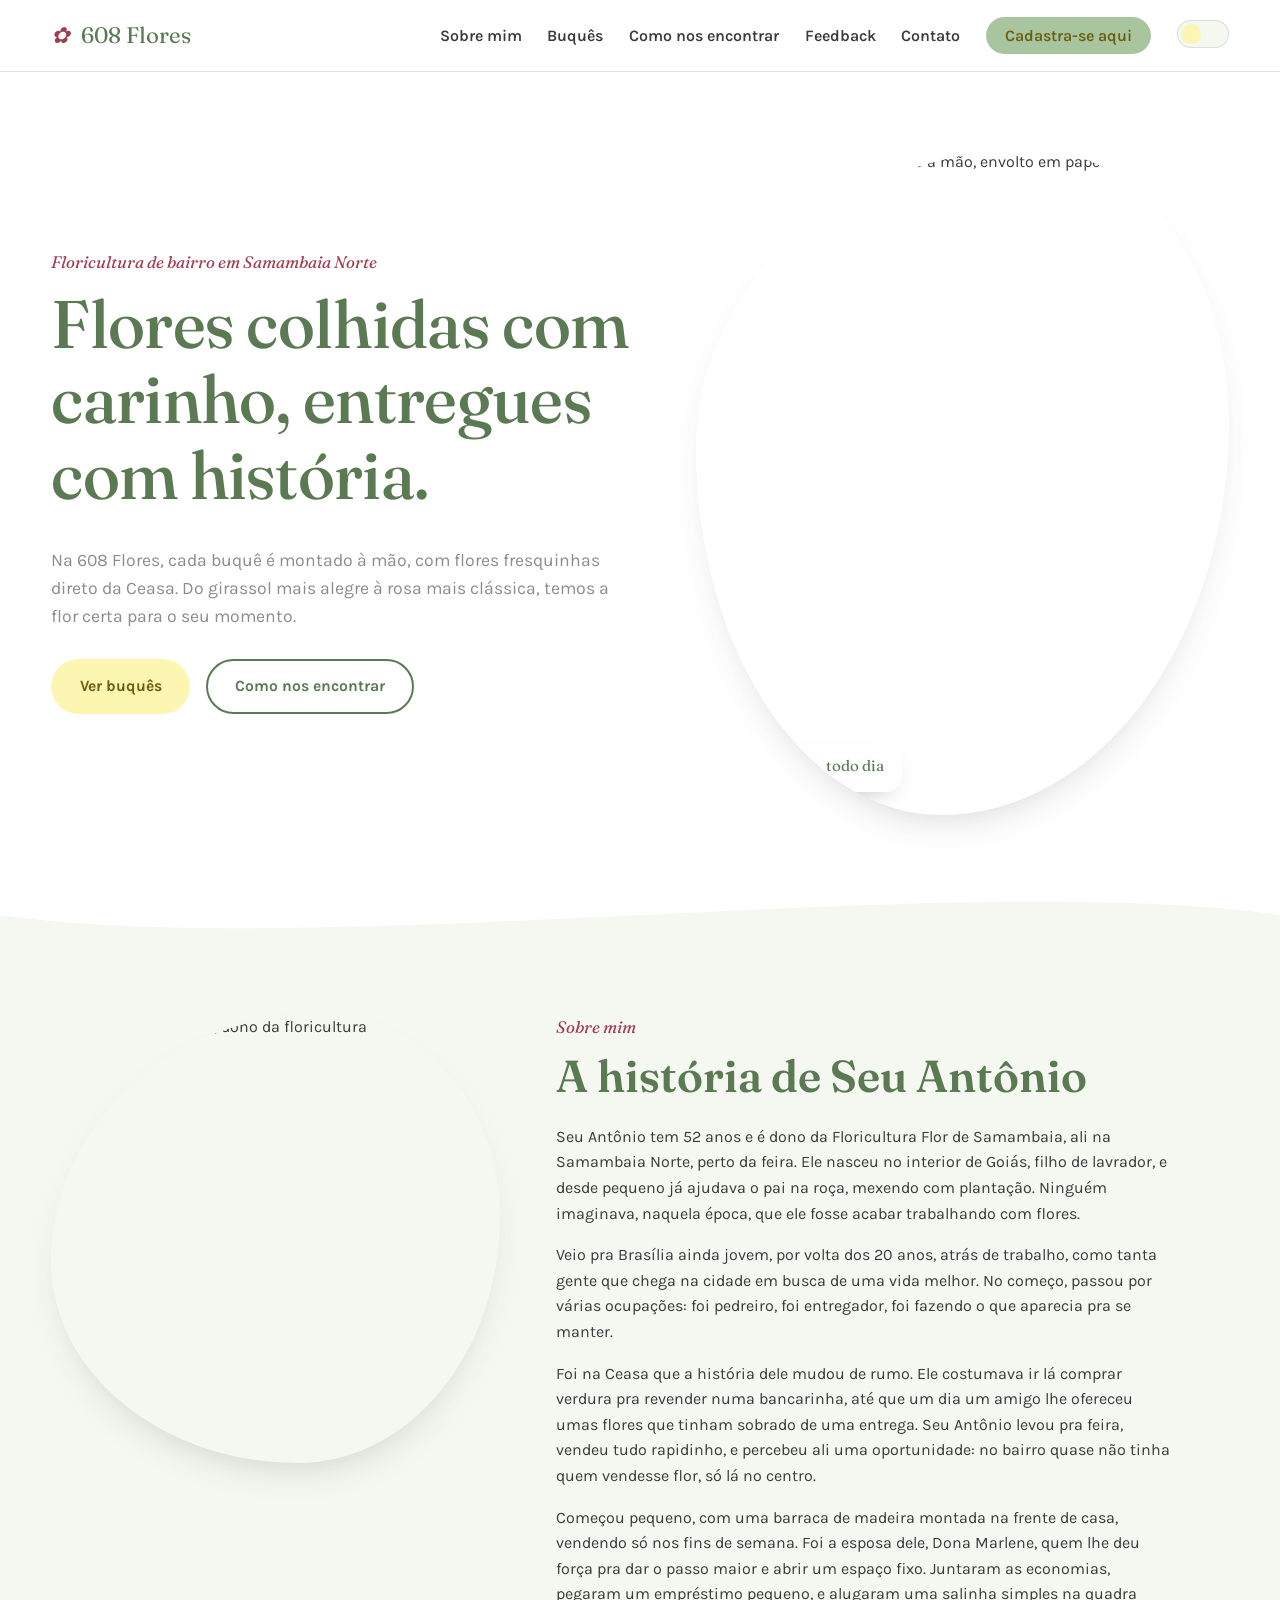
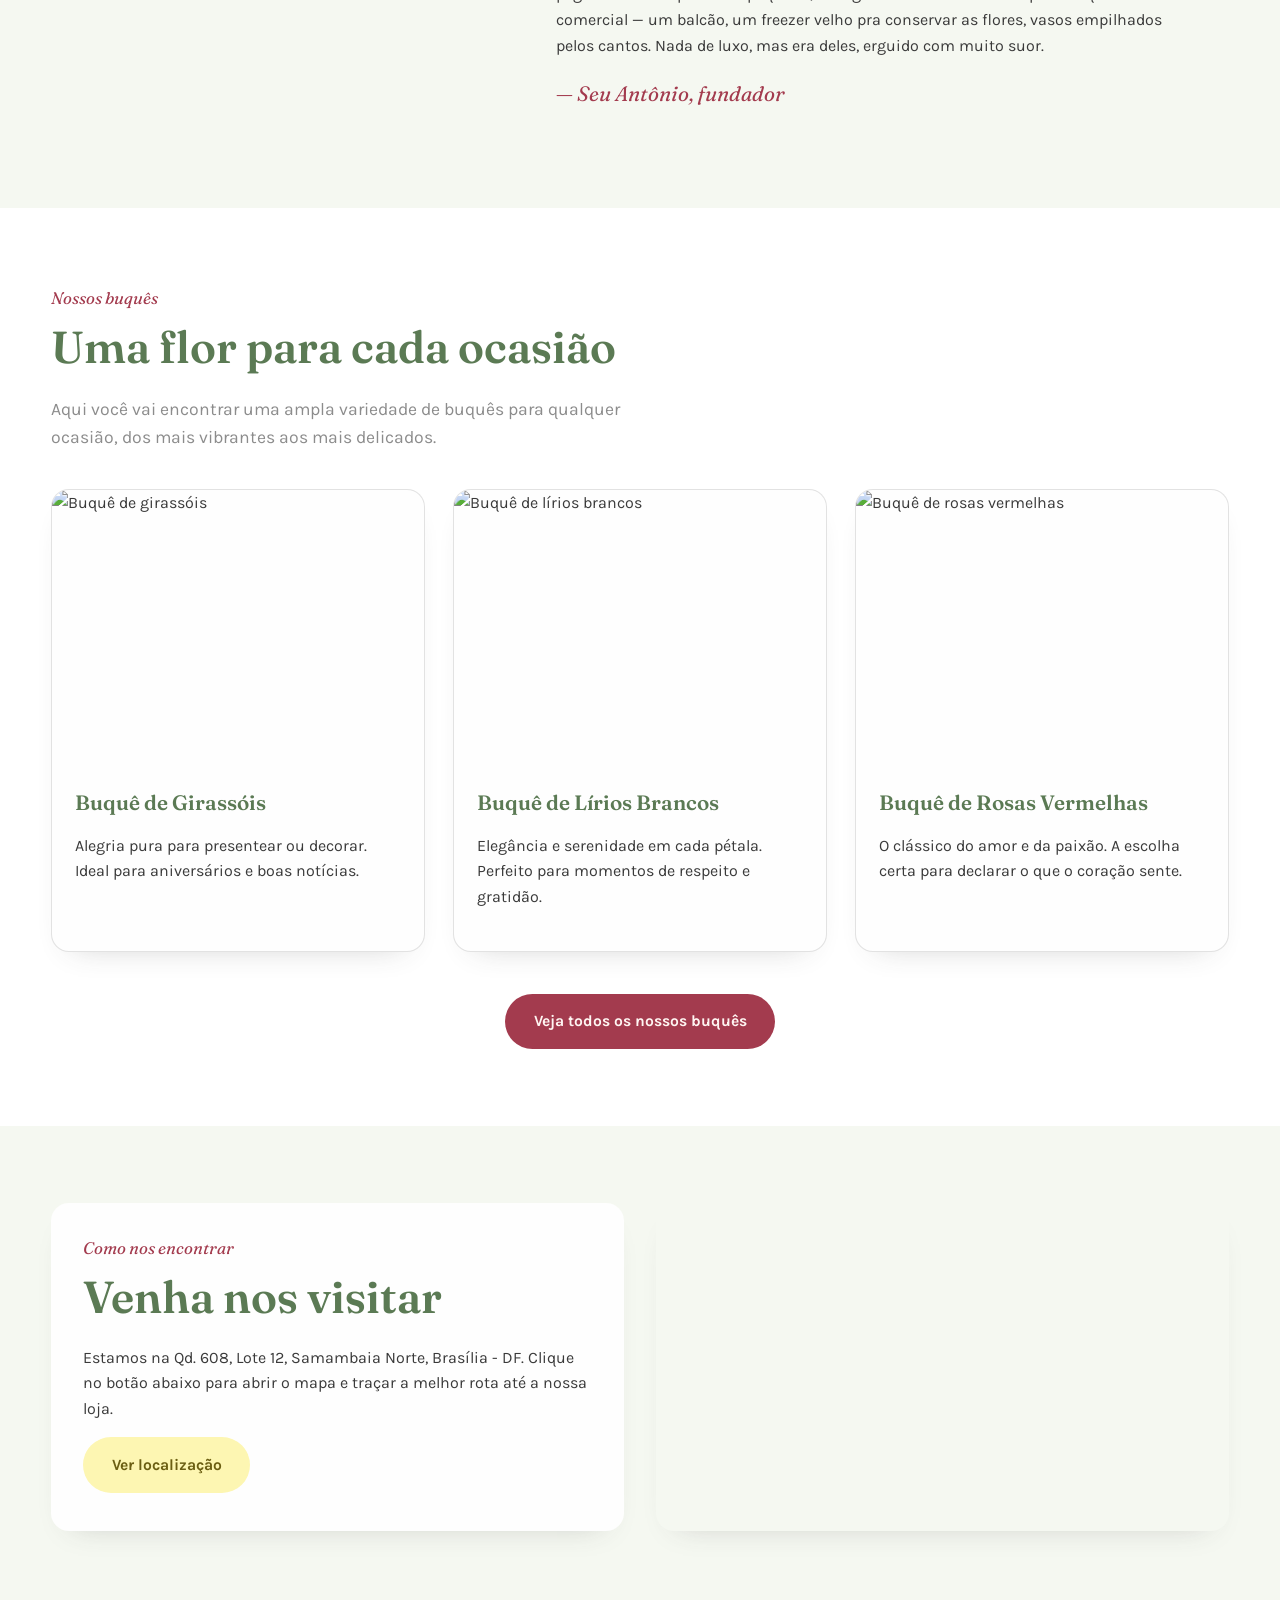
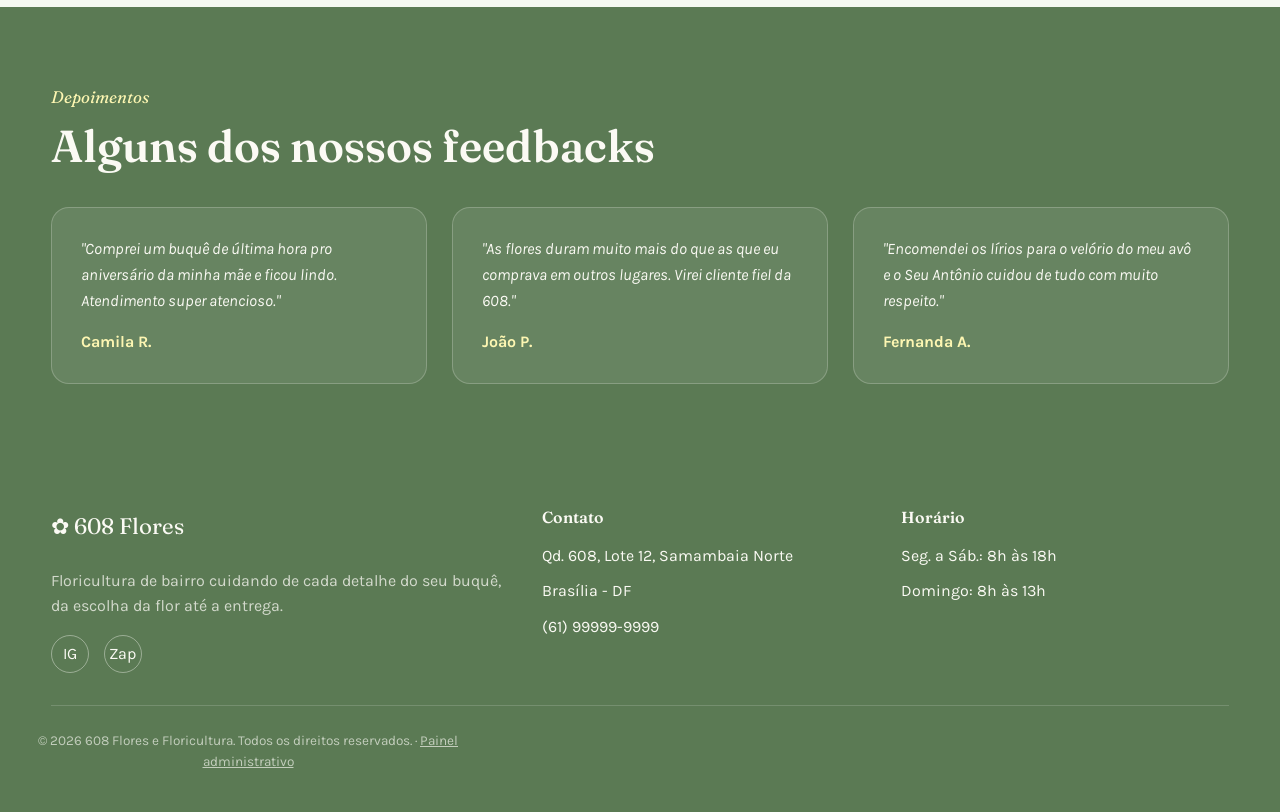
==== SITE/index.html @ ef37173c "up" ====
<!DOCTYPE html>
<html lang="pt-br">
<head>
    <meta charset="UTF-8">
    <meta name="viewport" content="width=device-width, initial-scale=1.0">
    <title>608 Flores e Floricultura</title>
    <meta name="description" content="Floricultura de bairro em Samambaia Norte, Brasília. Buquês de flores frescas para todas as ocasiões.">
    <!-- Caminho corrigido: A pasta STYLE está dentro de PAGINAS -->
    <link rel="stylesheet" href="../STYLE/style.css">
</head>
<body>

    <header class="cabecalho">
        <div class="container barra-nav">
            <a href="index.html" class="logo"><span class="logo-flor">✿</span> 608 Flores</a>

            <button class="menu-alterna" aria-label="Abrir menu" aria-expanded="false">
                <span></span><span></span><span></span>
            </button>

            <ul class="menu">
                <li><a href="#sobremim" class="menu-link">Sobre mim</a></li>
                <li><a href="PAGINAS/vendas.html" class="menu-link">Buquês</a></li>
                <li><a href="PAGINAS/localizacao.html" class="menu-link">Como nos encontrar</a></li>
                <li><a href="#feedback" class="menu-link">Feedback</a></li>
                <li><a href="#contatos" class="menu-link">Contato</a></li>
                <li><a href="PAGINAS/loginpage.html" class="menu-link menu-cadastro">Cadastra-se aqui</a></li>
                <li>
                    <button class="alterna-tema" aria-label="Alternar tema claro ou escuro" type="button">
                        <span class="alterna-tema-bolha"></span>
                    </button>
                </li>
            </ul>
        </div>
    </header>

    <section class="hero">
        <div class="container hero-conteudo">
            <div class="revelar">
                <p class="eyebrow">Floricultura de bairro em Samambaia Norte</p>
                <h1>Flores colhidas com carinho, entregues com história.</h1>
                <p class="lead">Na 608 Flores, cada buquê é montado à mão, com flores fresquinhas direto da Ceasa. Do girassol mais alegre à rosa mais clássica, temos a flor certa para o seu momento.</p>
                <div class="hero-cta">
                    <a href="PAGINAS/vendas.html" class="botao botao--primario">Ver buquês</a>
                    <a href="PAGINAS/localizacao.html" class="botao botao--contorno">Como nos encontrar</a>
                </div>
            </div>

            <div class="hero-imagem revelar">
                <!-- A pasta IMG está na raiz junto ao index.html, logo o caminho é apenas IMG/ -->
                <img src="../IMG/BuqueGirassol.jpg" alt="Buquê de girassóis segurado à mão, envolto em papel kraft e fita">
                <span class="hero-selo">Feito à mão, todo dia</span>
            </div>
        </div>
    </section>

    <svg class="divisor" viewBox="0 0 1200 40" preserveAspectRatio="none"><path d="M0,20 C300,60 900,-20 1200,20 L1200,40 L0,40 Z"></path></svg>

    <section id="sobremim" class="secao secao--alt">
        <div class="container sobre">
            <div class="sobre-retrato revelar">
                <img src="../IMG/AntonioFoto.avif" alt="Foto de Seu Antônio, dono da floricultura">
            </div>

            <div class="sobre-texto revelar">
                <p class="eyebrow">Sobre mim</p>
                <h2>A história de Seu Antônio</h2>
                <p>
                    Seu Antônio tem 52 anos e é dono da Floricultura Flor de Samambaia,
                    ali na Samambaia Norte, perto da feira. Ele nasceu no interior de Goiás, filho de lavrador,
                    e desde pequeno já ajudava o pai na roça, mexendo com plantação. Ninguém imaginava, naquela época,
                    que ele fosse acabar trabalhando com flores.
                </p>
                <p>
                    Veio pra Brasília ainda jovem, por volta dos 20 anos, atrás de trabalho, como tanta gente que
                    chega na cidade em busca de uma vida melhor. No começo, passou por várias ocupações: foi pedreiro,
                    foi entregador, foi fazendo o que aparecia pra se manter.
                </p>
                <p>
                    Foi na Ceasa que a história dele mudou de rumo. Ele costumava ir lá comprar verdura pra revender
                    numa bancarinha, até que um dia um amigo lhe ofereceu umas flores que tinham sobrado de uma entrega.
                    Seu Antônio levou pra feira, vendeu tudo rapidinho, e percebeu ali uma oportunidade: no bairro
                    quase não tinha quem vendesse flor, só lá no centro.
                </p>
                <p>
                    Começou pequeno, com uma barraca de madeira montada na frente de casa, vendendo só nos fins de
                    semana. Foi a esposa dele, Dona Marlene, quem lhe deu força pra dar o passo maior e abrir um
                    espaço fixo. Juntaram as economias, pegaram um empréstimo pequeno, e alugaram uma salinha simples
                    na quadra comercial — um balcão, um freezer velho pra conservar as flores, vasos empilhados pelos
                    cantos. Nada de luxo, mas era deles, erguido com muito suor.
                </p>
                <p class="sobre-assinatura">— Seu Antônio, fundador</p>
            </div>
        </div>
    </section>

    <section id="buques" class="secao">
        <div class="container">
            <div class="revelar">
                <p class="eyebrow">Nossos buquês</p>
                <h2>Uma flor para cada ocasião</h2>
                <p class="lead">Aqui você vai encontrar uma ampla variedade de buquês para qualquer ocasião, dos mais vibrantes aos mais delicados.</p>
            </div>

            <div class="grade-3 revelar" style="margin-top: 2.4rem;">
                <div class="cartao-buque">
                    <div class="cartao-buque-figura">
                        <img class="imagem-principal" src="../IMG/BuqueGirassol.jpg" alt="Buquê de girassóis">
                        <img class="imagem-alt" src="../IMG/BuqueGirassol2.webp" alt="">
                    </div>
                    <div class="cartao-buque-corpo">
                        <h3>Buquê de Girassóis</h3>
                        <p>Alegria pura para presentear ou decorar. Ideal para aniversários e boas notícias.</p>
                    </div>
                </div>

                <div class="cartao-buque">
                    <div class="cartao-buque-figura">
                        <img class="imagem-principal" src="../IMG/BuqueLiriosBrancos.jpg" alt="Buquê de lírios brancos">
                        <img class="imagem-alt" src="../IMG/BuqueLiriosBrancos2.jpg" alt="">
                    </div>
                    <div class="cartao-buque-corpo">
                        <h3>Buquê de Lírios Brancos</h3>
                        <p>Elegância e serenidade em cada pétala. Perfeito para momentos de respeito e gratidão.</p>
                    </div>
                </div>

                <div class="cartao-buque">
                    <div class="cartao-buque-figura">
                        <img class="imagem-principal" src="../IMG/BuqueRosasVermelhas2.jpg" alt="Buquê de rosas vermelhas">
                    </div>
                    <div class="cartao-buque-corpo">
                        <h3>Buquê de Rosas Vermelhas</h3>
                        <p>O clássico do amor e da paixão. A escolha certa para declarar o que o coração sente.</p>
                    </div>
                </div>
            </div>

            <div class="rodape-secao">
                <a href="../PAGINAS/vendas.html" class="botao botao--vinho">Veja todos os nossos buquês</a>
            </div>
        </div>
    </section>

    <section id="localizacao" class="secao secao--alt">
        <div class="container localizacao-grade revelar">
            <div class="localizacao-cartao">
                <p class="eyebrow">Como nos encontrar</p>
                <h2>Venha nos visitar</h2>
                <p>Estamos na Qd. 608, Lote 12, Samambaia Norte, Brasília - DF. Clique no botão abaixo para abrir o mapa e traçar a melhor rota até a nossa loja.</p>
                <a href="../PAGINAS/localizacao.html" class="botao botao--primario">Ver localização</a>
            </div>
            <div class="localizacao-mapa">
                <iframe src="https://www.google.com/maps/embed?pb=!1m18!1m12!1m3!1d3837.99787561522!2d-48.08572481910021!3d-15.856708985260136!2m3!1f0!2f0!3f0!3m2!1i1024!2i768!4f13.1!3m3!1m2!1s0x935bcd3c55de4bf5%3A0x6fe66b40d86704c6!2s608%20flores%20%7C%20floricultura%20em%20samambaia%20norte%20%7C%20buqu%C3%AAs%20de%20flores%20e%20arranjos!5e0!3m2!1spt-BR!2sbr!4v1788547202586!5m2!1spt-BR!2sbr" loading="lazy" referrerpolicy="strict-origin-when-cross-origin" title="Mapa da 608 Flores e Floricultura"></iframe>
            </div>
        </div>
    </section>

    <section id="feedback" class="secao secao--escura">
        <div class="container revelar">
            <p class="eyebrow" style="color: var(--amarelo);">Depoimentos</p>
            <h2>Alguns dos nossos feedbacks</h2>

            <div class="grade-depoimentos" style="margin-top: 2.2rem;">
                <div class="depoimento">
                    <p>"Comprei um buquê de última hora pro aniversário da minha mãe e ficou lindo. Atendimento super atencioso."</p>
                    <span class="depoimento-autor">Camila R.</span>
                </div>
                <div class="depoimento">
                    <p>"As flores duram muito mais do que as que eu comprava em outros lugares. Virei cliente fiel da 608."</p>
                    <span class="depoimento-autor">João P.</span>
                </div>
                <div class="depoimento">
                    <p>"Encomendei os lírios para o velório do meu avô e o Seu Antônio cuidou de tudo com muito respeito."</p>
                    <span class="depoimento-autor">Fernanda A.</span>
                </div>
            </div>
        </div>
    </section>

    <footer id="contatos" class="rodape">
        <div class="container rodape-grade">
            <div>
                <p class="logo" style="color:#fbfaf4;">✿ 608 Flores</p>
                <p style="color: rgba(251,250,244,0.75);">Floricultura de bairro cuidando de cada detalhe do seu buquê, da escolha da flor até a entrega.</p>
                <div class="rodape-social">
                    <a href="#" aria-label="Instagram">IG</a>
                    <a href="https://wa.me/5561999999999" aria-label="WhatsApp">Zap</a>
                </div>
            </div>
            <div>
                <h4>Contato</h4>
                <ul class="rodape-contato-lista">
                    <li>Qd. 608, Lote 12, Samambaia Norte</li>
                    <li>Brasília - DF</li>
                    <li>(61) 99999-9999</li>
                </ul>
            </div>
            <div>
                <h4>Horário</h4>
                <ul class="rodape-contato-lista">
                    <li>Seg. a Sáb.: 8h às 18h</li>
                    <li>Domingo: 8h às 13h</li>
                </ul>
            </div>
        </div>
        <p class="rodape-copy">© 2026 608 Flores e Floricultura. Todos os direitos reservados. · <a href="PAGINAS/admin.html" style="text-decoration: underline;">Painel administrativo</a></p>
    </footer>

    <!-- Caminho corrigido: A pasta SCRIPTS está dentro de PAGINAS -->
    <script src="../SCRIPTS/script.js"></script>
</body>
</html>
---- STYLE/style.css ----
/* =========================================================
   608 Flores e Floricultura — folha de estilo global (v2)
   Paleta: branco / amarelo pastel / verde sálvia / cinza-chumbo
   ========================================================= */

@import url('https://fonts.googleapis.com/css2?family=Fraunces:opsz,wght@9..144,300;9..144,500;9..144,600;9..144,700&family=Karla:wght@400;500;600;700&display=swap');

:root{
  color-scheme: light;

  /* ---- Paleta clara ---- */
  --fundo: #FFFFFF;
  --fundo-alt: #F5F8F1;          /* leve tingimento de sálvia sobre o branco */
  --cartao: #FEFEFE;
  --tinta: #3A3A3A;               /* cinza-chumbo — texto principal */
  --tinta-suave: #8C8C8C;         /* cinza claro — texto secundário/linhas */
  --linha: rgba(58,58,58,0.14);

  --amarelo: #FDF6B2;             /* destaque principal */
  --amarelo-texto: #6B5E12;       /* tom escuro do próprio amarelo, para texto sobre ele */
  --salvia: #A8C5A0;              /* contraste natural */
  --salvia-escura: #5B7A54;       /* variação mais escura da sálvia, para textos/logo com contraste */
  --vinho: #A33B4E;               /* acento raro — preço, paixão, links */
  --vinho-escuro: #832d3d;

  --sombra: 0 18px 40px -22px rgba(58,58,58,0.28);

  --fonte-titulo: 'Fraunces', serif;
  --fonte-texto: 'Karla', sans-serif;

  --raio-organico: 63% 37% 54% 46% / 45% 41% 59% 55%;
  --raio: 18px;

  --duracao-tema: 0.4s;
  --duracao-hover: 0.25s;
}

/* ---- Paleta escura: verde profundo, ameixa, marrom, creme ---- */
[data-tema="escuro"]{
  color-scheme: dark;

  --fundo: #1E231F;
  --fundo-alt: #262C24;
  --cartao: #2B322A;
  --tinta: #EDEAE0;
  --tinta-suave: #B9B3A3;
  --linha: rgba(237,234,224,0.14);

  --amarelo: #E4C765;
  --amarelo-texto: #2B2306;
  --salvia: #7FA173;
  --salvia-escura: #BFE0B4;
  --vinho: #C97E8E;
  --vinho-escuro: #9C5566;

  --sombra: 0 20px 44px -20px rgba(0,0,0,0.55);
}

*, *::before, *::after{ box-sizing: border-box; }

html{ scroll-behavior: smooth; }

body{
  margin: 0;
  background: var(--fundo);
  color: var(--tinta);
  font-family: var(--fonte-texto);
  font-size: 16px;
  line-height: 1.6;
  -webkit-font-smoothing: antialiased;
  transition: background-color var(--duracao-tema) ease, color var(--duracao-tema) ease;
}

img{ max-width: 100%; display: block; }

a{ color: inherit; text-decoration: none; }

ul{ list-style: none; margin: 0; padding: 0; }

h1, h2, h3, h4{
  font-family: var(--fonte-titulo);
  font-weight: 600;
  line-height: 1.12;
  margin: 0 0 0.5em;
  color: var(--salvia-escura);
  transition: color var(--duracao-tema) ease;
}

h1{ font-size: clamp(2.4rem, 5vw + 1rem, 4.2rem); font-weight: 500; letter-spacing: -0.01em; }
h2{ font-size: clamp(1.9rem, 3vw + 1rem, 2.8rem); }
h3{ font-size: 1.3rem; }

p{ margin: 0 0 1em; max-width: 62ch; color: var(--tinta); }

:focus-visible{
  outline: 3px solid var(--vinho);
  outline-offset: 3px;
}

@media (prefers-reduced-motion: reduce){
  *{ animation-duration: 0.01ms !important; animation-iteration-count: 1 !important; transition-duration: 0.01ms !important; scroll-behavior: auto !important; }
}

.container{
  width: min(1180px, 92%);
  margin-inline: auto;
}

.secao{
  padding: clamp(3.5rem, 6vw, 6.5rem) 0;
}

.secao--alt{ background: var(--fundo-alt); transition: background-color var(--duracao-tema) ease; }

.secao--escura{
  background: var(--salvia-escura);
  color: #fbfaf4;
}
[data-tema="escuro"] .secao--escura{ background: #171b16; }
.secao--escura h2, .secao--escura h3{ color: #fbfaf4; }
.secao--escura p{ color: rgba(251,250,244,0.85); }

.eyebrow{
  display: inline-block;
  font-family: var(--fonte-titulo);
  font-style: italic;
  font-size: 1.05rem;
  color: var(--vinho);
  margin-bottom: 0.6em;
}

.lead{
  font-size: 1.1rem;
  max-width: 58ch;
  color: var(--tinta-suave);
}

/* ---------- Revelação suave ao rolar a página ---------- */
.revelar{
  opacity: 0;
  transform: translateY(18px);
  transition: opacity 0.7s ease, transform 0.7s ease;
}
.revelar.revelado{
  opacity: 1;
  transform: translateY(0);
}
@media (prefers-reduced-motion: reduce){
  .revelar{ opacity: 1; transform: none; }
}

/* ---------- Botões ---------- */
.botao{
  display: inline-flex;
  align-items: center;
  gap: 0.5em;
  padding: 0.85em 1.7em;
  border-radius: 999px;
  border: 2px solid transparent;
  font-family: var(--fonte-texto);
  font-weight: 700;
  font-size: 0.98rem;
  cursor: pointer;
  transition: transform var(--duracao-hover) ease, box-shadow var(--duracao-hover) ease, background var(--duracao-hover) ease, color var(--duracao-hover) ease, border-color var(--duracao-hover) ease;
}

.botao--primario{
  background: var(--amarelo);
  color: var(--amarelo-texto);
}
.botao--primario:hover{ transform: translateY(-2px) scale(1.02); box-shadow: var(--sombra); }
.botao--primario:active{ transform: translateY(0) scale(0.98); }

.botao--contorno{
  border-color: var(--salvia-escura);
  color: var(--salvia-escura);
  background: transparent;
}
.botao--contorno:hover{ background: var(--salvia); color: var(--amarelo-texto); border-color: var(--salvia); transform: translateY(-2px); }

.botao--vinho{ background: var(--vinho); color: #fff5f2; }
.botao--vinho:hover{ background: var(--vinho-escuro); transform: translateY(-2px) scale(1.02); }

.botao--whatsapp{ background: var(--salvia-escura); color: #fbfaf4; }
.botao--whatsapp:hover{ background: var(--vinho-escuro); transform: translateY(-2px) scale(1.02); }

.botao--bloco{ width: 100%; justify-content: center; }
.botao:disabled{ opacity: 0.5; cursor: not-allowed; transform: none !important; }

/* ---------- Alternador de tema ---------- */
.alterna-tema{
  position: relative;
  display: inline-flex;
  align-items: center;
  width: 52px;
  height: 28px;
  border-radius: 999px;
  border: 1.5px solid var(--linha);
  background: var(--fundo-alt);
  cursor: pointer;
  padding: 3px;
  transition: background var(--duracao-tema) ease, border-color var(--duracao-tema) ease;
  flex-shrink: 0;
}
.alterna-tema-bolha{
  width: 20px; height: 20px;
  border-radius: 50%;
  background: var(--amarelo);
  display: flex; align-items: center; justify-content: center;
  transform: translateX(0);
  transition: transform var(--duracao-tema) ease, background var(--duracao-tema) ease;
}
[data-tema="escuro"] .alterna-tema-bolha{ transform: translateX(24px); }
.alterna-tema-bolha svg{ width: 12px; height: 12px; color: var(--amarelo-texto); }

/* ---------- Cabeçalho / navegação ---------- */
.cabecalho{
  position: sticky;
  top: 0;
  z-index: 50;
  background: color-mix(in srgb, var(--fundo) 92%, transparent);
  backdrop-filter: blur(8px);
  border-bottom: 1px solid var(--linha);
  transition: background-color var(--duracao-tema) ease, border-color var(--duracao-tema) ease;
}

.barra-nav{
  display: flex;
  align-items: center;
  justify-content: space-between;
  gap: 1rem;
  padding: 1.1rem 0;
}

.logo{
  font-family: var(--fonte-titulo);
  font-size: 1.4rem;
  color: var(--salvia-escura);
  display: flex;
  align-items: center;
  gap: 0.5em;
}
.logo .logo-flor{ color: var(--vinho); font-style: italic; }

.menu{
  display: flex;
  align-items: center;
  gap: 1.6rem;
  font-weight: 600;
}

.menu-link{
  position: relative;
  padding: 0.2em 0;
}
.menu-link::after{
  content: "";
  position: absolute;
  left: 0; bottom: -2px;
  width: 0; height: 2px;
  background: var(--vinho);
  transition: width var(--duracao-hover) ease;
}
.menu-link:hover::after{ width: 100%; }

.menu-cadastro{
  background: var(--salvia);
  color: var(--amarelo-texto) !important;
  padding: 0.55em 1.2em;
  border-radius: 999px;
  transition: background var(--duracao-hover) ease, transform var(--duracao-hover) ease;
}
.menu-cadastro::after{ display: none; }
.menu-cadastro:hover{ background: var(--salvia-escura); color: #fbfaf4 !important; transform: translateY(-1px); }

.icone-carrinho{
  position: relative;
  display: inline-flex;
  align-items: center;
  justify-content: center;
}
.icone-carrinho svg{ width: 24px; height: 24px; transition: transform var(--duracao-hover) ease; }
.icone-carrinho:hover svg{ transform: scale(1.12); }
.contador-carrinho{
  position: absolute;
  top: -8px; right: -10px;
  background: var(--vinho);
  color: #fff;
  font-size: 0.68rem;
  font-weight: 700;
  min-width: 18px;
  height: 18px;
  border-radius: 999px;
  display: flex;
  align-items: center;
  justify-content: center;
  padding: 0 4px;
}

.menu-alterna{
  display: none;
  background: none;
  border: none;
  cursor: pointer;
  padding: 0.4rem;
}
.menu-alterna span{
  display: block;
  width: 26px;
  height: 2px;
  background: var(--salvia-escura);
  margin: 6px 0;
  transition: transform 0.25s ease, opacity 0.25s ease, background var(--duracao-tema) ease;
}

@media (max-width: 860px){
  .menu-alterna{ display: block; }
  .menu{
    position: fixed;
    inset: 0 0 0 26%;
    flex-direction: column;
    justify-content: center;
    align-items: flex-start;
    gap: 1.6rem;
    background: var(--fundo);
    padding: 2rem 2rem;
    transform: translateX(100%);
    transition: transform 0.3s ease, background-color var(--duracao-tema) ease;
    box-shadow: -18px 0 40px -25px rgba(0,0,0,0.4);
  }
  .menu.aberto{ transform: translateX(0); }
  .menu-cadastro{ width: 100%; text-align: center; }
  body.menu-ativo{ overflow: hidden; }
}

/* ---------- Divisor orgânico ---------- */
.divisor{
  width: 100%;
  height: 46px;
  display: block;
  color: var(--fundo-alt);
  transition: color var(--duracao-tema) ease;
}
.divisor path{ fill: currentColor; }

/* ---------- Hero home ---------- */
.hero{ padding-block: clamp(2.5rem, 6vw, 5rem); }
.hero .container{
  display: grid;
  grid-template-columns: 1fr;
  gap: 2.5rem;
  align-items: center;
}
@media (min-width: 900px){
  .hero .container{ grid-template-columns: 1.05fr 0.95fr; gap: 3.5rem; }
}

.hero-imagem{
  position: relative;
  aspect-ratio: 4 / 5;
  overflow: hidden;
  border-radius: var(--raio-organico);
  box-shadow: var(--sombra);
}
.hero-imagem img{
  width: 100%; height: 100%; object-fit: cover;
  transition: transform 0.8s ease;
}
.hero-imagem:hover img{ transform: scale(1.05); }
.hero-selo{
  position: absolute;
  bottom: 1.4rem; left: 1.4rem;
  background: color-mix(in srgb, var(--cartao) 94%, transparent);
  padding: 0.9em 1.2em;
  border-radius: 16px;
  font-family: var(--fonte-titulo);
  font-size: 0.95rem;
  color: var(--salvia-escura);
  box-shadow: 0 10px 24px -14px rgba(0,0,0,0.35);
}

.hero-cta{ display: flex; flex-wrap: wrap; gap: 1rem; margin-top: 1.8rem; }

/* ---------- Sobre mim ---------- */
.sobre{
  display: grid;
  grid-template-columns: 1fr;
  gap: 2.5rem;
  align-items: start;
}
@media (min-width: 900px){
  .sobre{ grid-template-columns: 0.8fr 1.2fr; gap: 3.5rem; }
}
.sobre-retrato{
  border-radius: 60% 40% 45% 55% / 55% 45% 55% 45%;
  overflow: hidden;
  box-shadow: var(--sombra);
  aspect-ratio: 1 / 1;
}
.sobre-retrato img{ width: 100%; height: 100%; object-fit: cover; transition: transform 0.8s ease; }
.sobre-retrato:hover img{ transform: scale(1.04); }
.sobre-texto p{ max-width: 62ch; }
.sobre-assinatura{
  font-family: var(--fonte-titulo);
  font-style: italic;
  font-size: 1.3rem;
  color: var(--vinho);
  margin-top: 1.2rem;
}

/* ---------- Cards genéricos ---------- */
.grade-3{
  display: grid;
  grid-template-columns: 1fr;
  gap: 1.8rem;
}
@media (min-width: 700px){ .grade-3{ grid-template-columns: repeat(2, 1fr); } }
@media (min-width: 1050px){ .grade-3{ grid-template-columns: repeat(3, 1fr); } }

.cartao-buque{
  background: var(--cartao);
  border-radius: var(--raio);
  overflow: hidden;
  box-shadow: 0 14px 30px -22px rgba(58,58,58,0.3);
  display: flex;
  flex-direction: column;
  transition: transform var(--duracao-hover) ease, box-shadow var(--duracao-hover) ease, background-color var(--duracao-tema) ease;
  border: 1px solid var(--linha);
}
.cartao-buque:hover{ transform: translateY(-6px); box-shadow: var(--sombra); }

.cartao-buque-figura{
  position: relative;
  aspect-ratio: 4 / 3;
  overflow: hidden;
}
.cartao-buque-figura img{
  width: 100%; height: 100%; object-fit: cover;
  transition: opacity 0.4s ease, transform 0.6s ease;
}
.cartao-buque-figura img.imagem-alt{
  position: absolute; inset: 0; opacity: 0;
}
.cartao-buque:hover .imagem-alt{ opacity: 1; }
.cartao-buque:hover .imagem-principal{ transform: scale(1.05); }

.cartao-buque-corpo{
  padding: 1.4rem 1.4rem 1.6rem;
  display: flex;
  flex-direction: column;
  gap: 0.5rem;
  flex: 1;
}
.cartao-buque-preco{
  font-family: var(--fonte-titulo);
  font-size: 1.3rem;
  color: var(--vinho);
  margin-top: auto;
}

.rodape-secao{
  text-align: center;
  margin-top: 2.6rem;
}

/* ---------- Filtro de categorias (vendas.html) ---------- */
.filtro-categorias{
  display: flex;
  flex-wrap: wrap;
  gap: 0.7rem;
  margin-bottom: 2.2rem;
}
.filtro-tag{
  background: var(--cartao);
  border: 1.5px solid var(--linha);
  color: var(--tinta-suave);
  padding: 0.55em 1.3em;
  border-radius: 999px;
  font-weight: 700;
  font-size: 0.9rem;
  cursor: pointer;
  transition: all var(--duracao-hover) ease;
}
.filtro-tag:hover{ border-color: var(--salvia-escura); color: var(--salvia-escura); }
.filtro-tag.ativa{ background: var(--salvia); border-color: var(--salvia); color: var(--amarelo-texto); }

.cartao-buque[hidden]{ display: none; }

/* ---------- Localização ---------- */
.localizacao-grade{
  display: grid;
  grid-template-columns: 1fr;
  gap: 2rem;
  align-items: stretch;
}
@media (min-width: 900px){ .localizacao-grade{ grid-template-columns: 1fr 1fr; } }
.localizacao-cartao{
  background: var(--cartao);
  border-radius: var(--raio);
  padding: 2rem;
  box-shadow: 0 14px 30px -22px rgba(58,58,58,0.28);
  transition: background-color var(--duracao-tema) ease;
}
.localizacao-lista{ margin: 1.4rem 0; }
.localizacao-lista li{
  display: flex; gap: 0.8em;
  padding: 0.5em 0;
  border-bottom: 1px dashed var(--linha);
}
.localizacao-lista li:last-child{ border-bottom: none; }
.localizacao-mapa{
  border-radius: var(--raio);
  overflow: hidden;
  box-shadow: 0 14px 30px -22px rgba(58,58,58,0.28);
  min-height: 320px;
  filter: saturate(0.92);
}
.localizacao-mapa iframe{ width: 100%; height: 100%; min-height: 320px; border: 0; }

/* ---------- Depoimentos ---------- */
.grade-depoimentos{
  display: grid;
  grid-template-columns: 1fr;
  gap: 1.6rem;
}
@media (min-width: 800px){ .grade-depoimentos{ grid-template-columns: repeat(3, 1fr); } }

.depoimento{
  background: rgba(251,250,244,0.08);
  border: 1px solid rgba(251,250,244,0.22);
  border-radius: var(--raio);
  padding: 1.8rem;
  transition: transform var(--duracao-hover) ease, background var(--duracao-hover) ease;
}
.depoimento:hover{ transform: translateY(-4px); background: rgba(251,250,244,0.13); }
.depoimento p{ font-style: italic; color: #fbfaf4; }
.depoimento-autor{
  font-family: var(--fonte-texto);
  font-weight: 700;
  font-style: normal;
  color: var(--amarelo);
  margin-top: 1rem;
  display: block;
}

/* ---------- Rodapé ---------- */
.rodape{
  background: var(--salvia-escura);
  color: #fbfaf4;
  padding: 3rem 0 1.6rem;
  transition: background-color var(--duracao-tema) ease;
}
[data-tema="escuro"] .rodape{ background: #171b16; }
.rodape-grade{
  display: grid;
  grid-template-columns: 1fr;
  gap: 2rem;
  padding-bottom: 2rem;
  border-bottom: 1px solid rgba(251,250,244,0.16);
}
@media (min-width: 700px){ .rodape-grade{ grid-template-columns: 1.4fr 1fr 1fr; } }
.rodape h4{ color: #fbfaf4; margin-bottom: 0.7em; }
.rodape-contato-lista li{ padding: 0.3em 0; }
.rodape-social{ display: flex; gap: 0.9rem; margin-top: 0.8rem; }
.rodape-social a{
  width: 38px; height: 38px;
  border-radius: 999px;
  border: 1px solid rgba(251,250,244,0.4);
  display: flex; align-items: center; justify-content: center;
  transition: background var(--duracao-hover) ease, transform var(--duracao-hover) ease;
}
.rodape-social a:hover{ background: rgba(251,250,244,0.15); transform: translateY(-2px); }
.rodape-copy{
  text-align: center;
  padding-top: 1.5rem;
  font-size: 0.85rem;
  color: rgba(251,250,244,0.65);
}

/* =========================================================
   Página: Buquês (vendas.html)
   ========================================================= */
.banner-pagina{
  background: var(--salvia-escura);
  color: #fbfaf4;
  padding: clamp(2.6rem, 5vw, 4rem) 0 3rem;
  text-align: center;
  transition: background-color var(--duracao-tema) ease;
}
[data-tema="escuro"] .banner-pagina{ background: #171b16; }
.banner-pagina h1{ color: #fbfaf4; }
.banner-pagina p{ margin-inline: auto; color: rgba(251,250,244,0.85); }

.abas-vendas{
  display: flex;
  gap: 0.8rem;
  justify-content: center;
  flex-wrap: wrap;
  margin: -1.8rem auto 2.8rem;
  position: relative;
  z-index: 2;
}
.aba-link{
  background: var(--cartao);
  padding: 0.8em 1.5em;
  border-radius: 999px;
  font-weight: 700;
  box-shadow: 0 10px 24px -16px rgba(0,0,0,0.4);
  transition: color var(--duracao-hover) ease, transform var(--duracao-hover) ease;
}
.aba-link:hover{ color: var(--vinho); transform: translateY(-2px); }

.controle-qtd{
  display: inline-flex;
  align-items: center;
  border: 1px solid var(--linha);
  border-radius: 999px;
  overflow: hidden;
}
.controle-qtd button{
  background: var(--fundo-alt);
  border: none;
  width: 34px; height: 34px;
  font-size: 1.1rem;
  cursor: pointer;
  color: var(--tinta);
  transition: background var(--duracao-hover) ease;
}
.controle-qtd button:hover{ background: var(--salvia); }
.controle-qtd input{
  width: 38px;
  border: none;
  background: var(--cartao);
  color: var(--tinta);
  text-align: center;
  font-family: var(--fonte-texto);
  font-weight: 700;
  -moz-appearance: textfield;
}
.controle-qtd input::-webkit-outer-spin-button,
.controle-qtd input::-webkit-inner-spin-button{ -webkit-appearance: none; margin: 0; }

.acoes-buque{
  display: flex;
  align-items: center;
  gap: 0.8rem;
  margin-top: 0.6rem;
  flex-wrap: wrap;
}
.acoes-buque .botao{ flex: 1; justify-content: center; padding: 0.75em 1.2em; }

.cesta-cta{
  text-align: center;
  background: var(--fundo-alt);
  border-radius: var(--raio);
  padding: clamp(2rem, 5vw, 3.5rem);
}
.cesta-cta p{ margin-inline: auto; }

/* ---------- Carrinho (painel lateral) ---------- */
.fundo-carrinho{
  position: fixed; inset: 0;
  background: rgba(30,35,31,0.5);
  opacity: 0; pointer-events: none;
  transition: opacity 0.25s ease;
  z-index: 90;
}
.fundo-carrinho.visivel{ opacity: 1; pointer-events: auto; }

.painel-carrinho{
  position: fixed;
  top: 0; right: 0;
  height: 100%;
  width: min(400px, 92vw);
  background: var(--fundo);
  box-shadow: -20px 0 40px -20px rgba(0,0,0,0.4);
  z-index: 95;
  transform: translateX(100%);
  transition: transform 0.3s ease, background-color var(--duracao-tema) ease;
  display: flex;
  flex-direction: column;
}
.painel-carrinho.visivel{ transform: translateX(0); }

.painel-carrinho-cabecalho{
  display: flex; align-items: center; justify-content: space-between;
  padding: 1.4rem 1.4rem 1rem;
  border-bottom: 1px solid var(--linha);
}
.painel-carrinho-fechar{
  background: none; border: none; font-size: 1.6rem; cursor: pointer; line-height: 1;
  color: var(--salvia-escura);
}
.painel-carrinho-itens{
  flex: 1;
  overflow-y: auto;
  padding: 1rem 1.4rem;
  display: flex; flex-direction: column; gap: 1rem;
}
.item-carrinho{
  display: grid;
  grid-template-columns: 60px 1fr auto;
  gap: 0.8rem;
  align-items: center;
}
.item-carrinho img{ width: 60px; height: 60px; object-fit: cover; border-radius: 10px; }
.item-carrinho-remover{
  background: none; border: none; color: var(--vinho); font-weight: 700; cursor: pointer;
  font-size: 0.85rem; padding: 0;
}
.carrinho-vazio{
  text-align: center;
  color: var(--tinta-suave);
  padding: 2.4rem 1rem;
}
.painel-carrinho-rodape{
  padding: 1.2rem 1.4rem 1.6rem;
  border-top: 1px solid var(--linha);
}
.linha-subtotal{
  display: flex; justify-content: space-between;
  font-family: var(--fonte-titulo);
  font-size: 1.2rem;
  margin-bottom: 1rem;
}

/* =========================================================
   Página: Localização standalone
   ========================================================= */
.pagina-localizacao .secao{ padding-top: clamp(2rem, 5vw, 3.5rem); }

/* =========================================================
   Página: Login / Cadastro
   ========================================================= */
.pagina-acesso{
  min-height: 100vh;
  display: flex;
  align-items: center;
  justify-content: center;
  padding: 2.5rem 1.2rem;
  background:
    radial-gradient(circle at 15% 20%, color-mix(in srgb, var(--amarelo) 30%, transparent), transparent 45%),
    radial-gradient(circle at 85% 80%, color-mix(in srgb, var(--vinho) 20%, transparent), transparent 45%),
    var(--fundo);
  transition: background-color var(--duracao-tema) ease;
}
.cartao-acesso{
  width: min(420px, 100%);
  background: var(--cartao);
  border-radius: 22px;
  box-shadow: var(--sombra);
  padding: clamp(1.8rem, 4vw, 2.6rem);
  text-align: center;
  transition: background-color var(--duracao-tema) ease;
}
.cartao-acesso-voltar{
  display: inline-flex; align-items: center; gap: 0.4em;
  font-weight: 700; font-size: 0.9rem;
  margin-bottom: 1.4rem;
  color: var(--salvia-escura);
}
.login-image{
  width: 84px; height: 84px;
  object-fit: cover;
  border-radius: 999px;
  margin: 0 auto 1rem;
  box-shadow: 0 10px 22px -12px rgba(0,0,0,0.4);
}
.abas-acesso{
  display: flex;
  background: var(--fundo-alt);
  border-radius: 999px;
  padding: 4px;
  margin: 1.4rem 0 1.6rem;
}
.aba-acesso{
  flex: 1;
  border: none;
  background: transparent;
  padding: 0.65em 0;
  border-radius: 999px;
  font-weight: 700;
  font-family: var(--fonte-texto);
  cursor: pointer;
  color: var(--salvia-escura);
  transition: background var(--duracao-hover) ease, color var(--duracao-hover) ease;
}
.aba-acesso.ativa{ background: var(--salvia); color: var(--amarelo-texto); }

.formulario-acesso{ text-align: left; display: none; flex-direction: column; gap: 1rem; }
.formulario-acesso.ativo{ display: flex; }

.campo{ display: flex; flex-direction: column; gap: 0.4rem; }
.campo label{ font-weight: 700; font-size: 0.9rem; }
.campo input{
  padding: 0.8em 1em;
  border-radius: 12px;
  border: 1.5px solid var(--linha);
  font-family: var(--fonte-texto);
  font-size: 1rem;
  background: var(--fundo);
  color: var(--tinta);
  transition: border-color var(--duracao-hover) ease;
}
.campo input:focus{ border-color: var(--vinho); outline: none; }

.campo-senha{ position: relative; }
.alterna-senha{
  position: absolute;
  right: 0.9em; top: 2.35em;
  background: none; border: none; cursor: pointer;
  font-size: 0.85rem; font-weight: 700; color: var(--salvia-escura);
}

.mensagem-acesso{
  margin-top: 1rem;
  font-weight: 700;
  color: var(--salvia-escura);
  min-height: 1.4em;
}

.rodape-acesso{
  margin-top: 1.2rem;
  font-size: 0.9rem;
  color: var(--tinta-suave);
}

/* =========================================================
   Catálogo dinâmico (loja.js)
   ========================================================= */
.etiqueta-esgotado{
  position: absolute;
  top: 0.9rem; left: 0.9rem;
  background: var(--vinho);
  color: #fff5f2;
  font-size: 0.75rem;
  font-weight: 700;
  padding: 0.35em 0.9em;
  border-radius: 999px;
}
.cartao-buque-estoque{
  font-size: 0.85rem;
  color: var(--tinta-suave);
  margin: 0;
}

/* =========================================================
   Página: Administrador
   ========================================================= */
.resumo-admin{
  display: grid;
  grid-template-columns: repeat(2, 1fr);
  gap: 1.2rem;
}
@media (min-width: 700px){ .resumo-admin{ grid-template-columns: repeat(4, 1fr); } }

.estatistica-cartao{
  background: var(--cartao);
  border: 1px solid var(--linha);
  border-radius: var(--raio);
  padding: 1.4rem;
  display: flex;
  flex-direction: column;
  gap: 0.3rem;
  transition: transform var(--duracao-hover) ease, background-color var(--duracao-tema) ease;
}
.estatistica-cartao:hover{ transform: translateY(-3px); }
.estatistica-numero{
  font-family: var(--fonte-titulo);
  font-size: 1.8rem;
  color: var(--salvia-escura);
}
.estatistica-legenda{
  font-size: 0.85rem;
  color: var(--tinta-suave);
}

.formulario-produto{
  display: grid;
  grid-template-columns: 1fr;
  gap: 1.1rem;
  margin-top: 1.6rem;
}
@media (min-width: 700px){
  .formulario-produto{ grid-template-columns: repeat(2, 1fr); }
  .campo-descricao{ grid-column: 1 / -1; }
  .formulario-produto button{ grid-column: 1 / -1; justify-self: start; }
}

.lista-produtos{
  display: flex;
  flex-direction: column;
  gap: 1rem;
  margin-top: 1.8rem;
}

.linha-produto{
  background: var(--cartao);
  border: 1px solid var(--linha);
  border-radius: var(--raio);
  padding: 1rem 1.2rem;
  display: grid;
  grid-template-columns: 56px 1fr;
  gap: 1rem;
  align-items: center;
  transition: background-color var(--duracao-tema) ease, box-shadow var(--duracao-hover) ease;
}
.linha-produto:hover{ box-shadow: var(--sombra); }

.miniatura-produto{
  width: 56px; height: 56px;
  object-fit: cover;
  border-radius: 12px;
  grid-row: 1 / 3;
}

.linha-produto-info{ display: flex; flex-direction: column; gap: 0.15rem; }
.linha-produto-categoria{ font-size: 0.8rem; color: var(--tinta-suave); text-transform: capitalize; }

.campo-inline{
  display: flex;
  flex-direction: column;
  gap: 0.3rem;
  font-size: 0.8rem;
  font-weight: 700;
  color: var(--tinta-suave);
}
.campo-inline input[type="number"]{
  padding: 0.5em 0.7em;
  border-radius: 10px;
  border: 1.5px solid var(--linha);
  background: var(--fundo);
  color: var(--tinta);
  font-family: var(--fonte-texto);
  font-weight: 700;
  width: 100px;
}

.botao-excluir{ padding: 0.6em 1.2em; }

@media (min-width: 780px){
  .linha-produto{
    grid-template-columns: 56px 1.6fr 1fr 1.3fr auto;
  }
  .miniatura-produto{ grid-row: auto; }
}

.aviso-admin{
  position: fixed;
  bottom: 1.6rem;
  left: 50%;
  transform: translate(-50%, 20px);
  background: var(--salvia-escura);
  color: #fbfaf4;
  padding: 0.9em 1.6em;
  border-radius: 999px;
  font-weight: 700;
  font-size: 0.9rem;
  box-shadow: var(--sombra);
  opacity: 0;
  pointer-events: none;
  transition: opacity 0.3s ease, transform 0.3s ease;
  z-index: 99;
  max-width: 90vw;
  text-align: center;
}
.aviso-admin.visivel{
  opacity: 1;
  transform: translate(-50%, 0);
}
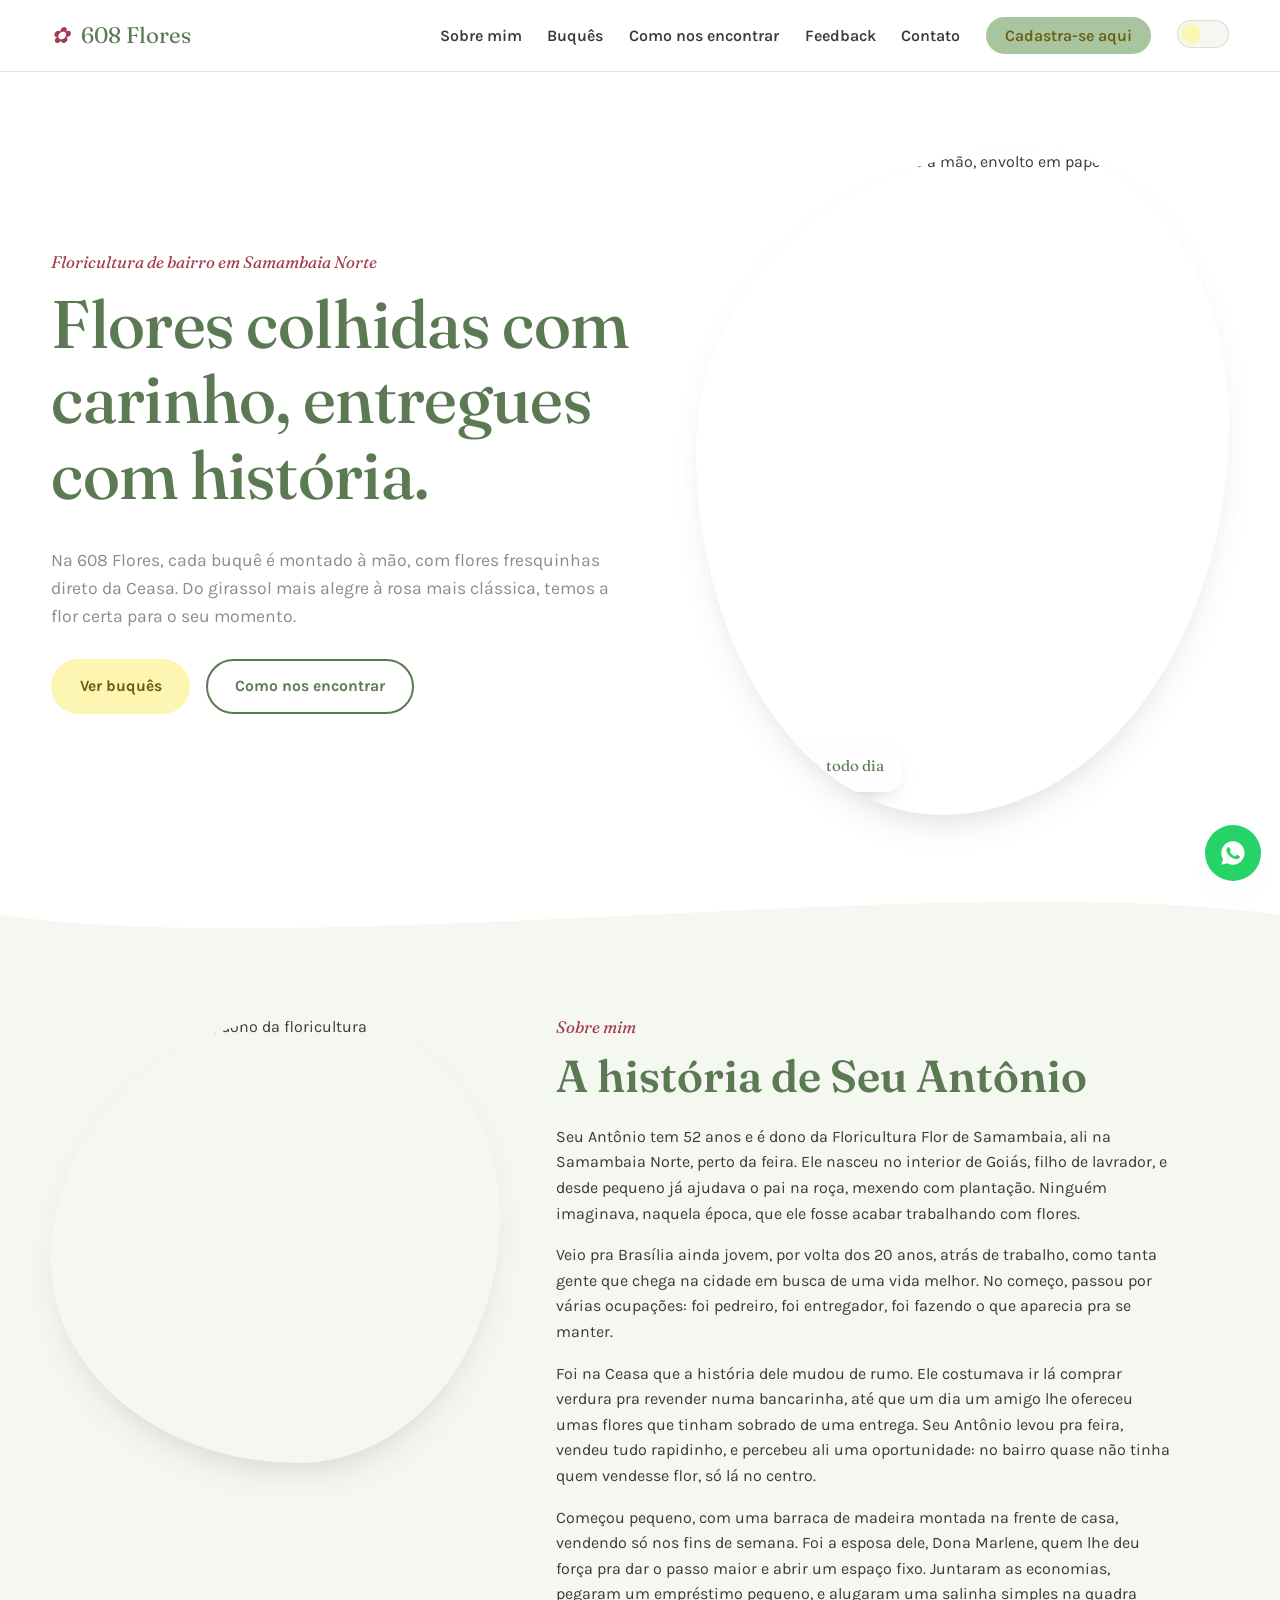
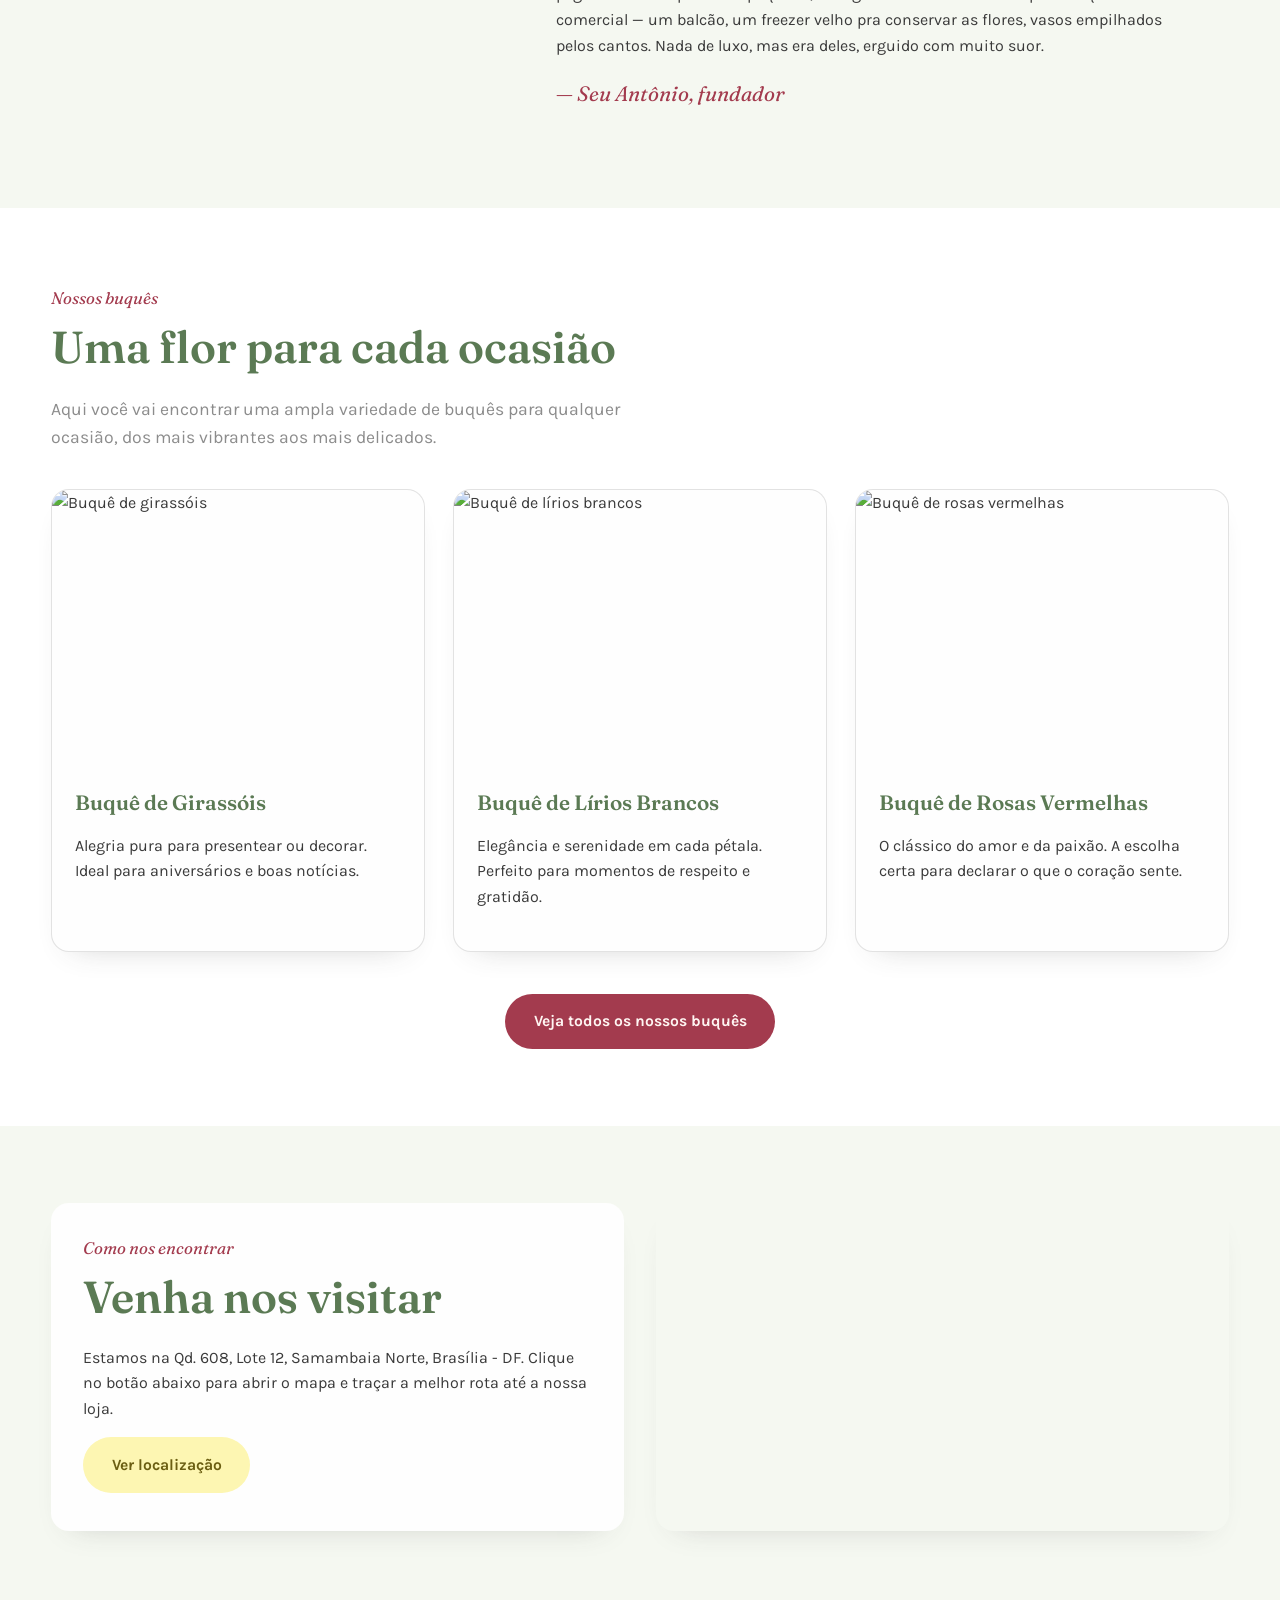
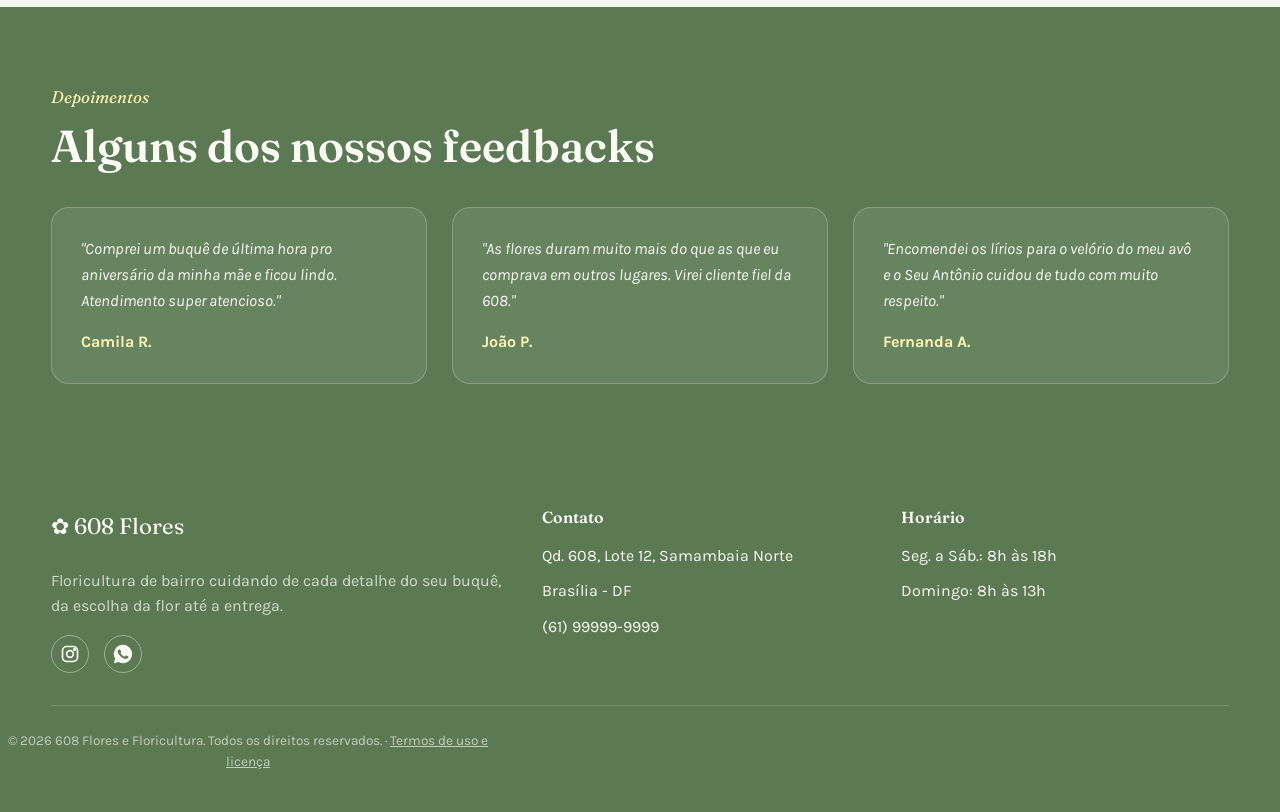
==== commit 56ea82c1: "Atualização do Site Atualização do site completo, arrumando os caminhos e reformulação da pagina de " ====
--- a/SITE/index.html
+++ b/SITE/index.html
@@ -184,8 +184,8 @@
                 <p class="logo" style="color:#fbfaf4;">✿ 608 Flores</p>
                 <p style="color: rgba(251,250,244,0.75);">Floricultura de bairro cuidando de cada detalhe do seu buquê, da escolha da flor até a entrega.</p>
                 <div class="rodape-social">
-                    <a href="#" aria-label="Instagram">IG</a>
-                    <a href="https://wa.me/5561999999999" aria-label="WhatsApp">Zap</a>
+                    <a href="https://www.instagram.com/floricultura608floress/?hl=pt" aria-label="Instagram"><svg viewBox="0 0 24 24" width="20" height="20" fill="none" stroke="currentColor" stroke-width="2" stroke-linecap="round" stroke-linejoin="round"><rect x="3" y="3" width="18" height="18" rx="5"/><circle cx="12" cy="12" r="4"/><circle cx="17.5" cy="6.5" r="1" fill="currentColor"/></svg></a>
+                    <a href="https://wa.me/5561999999999" aria-label="WhatsApp"><svg viewBox="0 0 24 24" width="22" height="22" fill="currentColor"><path d="M12 2a10 10 0 0 0-8.6 15.1L2 22l5-1.3A10 10 0 1 0 12 2zm5.2 14.1c-.2.6-1.3 1.2-1.8 1.2-.5.1-1 .2-3.3-.7-2.8-1.2-4.6-4-4.7-4.2-.1-.2-1.1-1.5-1.1-2.8s.7-2 1-2.3c.2-.3.5-.3.7-.3h.5c.2 0 .4 0 .6.5l.8 2c.1.2.1.4 0 .5l-.4.6c-.1.2-.3.3-.1.6.2.3.8 1.3 1.7 2.1 1.2 1 2.1 1.4 2.4 1.5.3.1.5.1.6-.1l.8-1c.2-.2.4-.2.6-.1l1.9.9c.3.1.5.2.5.3.1.1.1.6-.1 1.2z"/></svg></a>
                 </div>
             </div>
             <div>
@@ -204,7 +204,7 @@
                 </ul>
             </div>
         </div>
-        <p class="rodape-copy">© 2026 608 Flores e Floricultura. Todos os direitos reservados. · <a href="PAGINAS/admin.html" style="text-decoration: underline;">Painel administrativo</a></p>
+        <p class="rodape-copy">© 2026 608 Flores e Floricultura. Todos os direitos reservados. · <a href="PAGINAS/termos.html" style="text-decoration: underline;">Termos de uso e licença</a></p>
     </footer>
 
     <!-- Caminho corrigido: A pasta SCRIPTS está dentro de PAGINAS -->
--- a/STYLE/style.css
+++ b/STYLE/style.css
@@ -968,3 +968,28 @@
   opacity: 1;
   transform: translate(-50%, 0);
 }
+
+/* ---------- Painel: abas, gráfico, tabelas ---------- */
+.abas-vendas button.aba-link{ background:none; border:0; cursor:pointer; font:inherit; }
+.abas-vendas .aba-link.ativa{ color: var(--vinho); border-bottom: 2px solid var(--vinho); }
+.barra-periodo{ display:flex; flex-wrap:wrap; gap:.5rem; align-items:center; margin: 1rem auto; }
+.barra-periodo .ativa{ background: var(--salvia); color: var(--amarelo-texto); }
+.barra-periodo select, .painel-aba select, .painel-aba input[type="date"]{ padding:.55rem .7rem; border:1.5px solid var(--linha); border-radius:10px; background:var(--fundo-alt); color:var(--tinta); font:inherit; }
+.titulo-painel{ font-size:1.2rem; margin: 1.6rem 0 .6rem; }
+.painel-aba[hidden]{ display:none; }
+.pedido{ flex-wrap:wrap; }
+.pedido small{ display:block; color:var(--tinta-suave); }
+.grafico{ display:flex; gap:3px; align-items:flex-end; height:180px; overflow-x:auto; padding-bottom:.2rem; }
+.grafico-col{ flex:1 0 14px; display:flex; flex-direction:column; align-items:center; height:100%; font-size:.65rem; color:var(--tinta-suave); }
+.grafico-barras{ flex:1; width:100%; display:flex; align-items:flex-end; gap:1px; }
+.grafico i, .legenda-grafico i{ display:inline-block; flex:1; min-height:1px; border-radius:3px 3px 0 0; }
+.b-rec{ background: var(--salvia-escura); } .b-desp{ background: var(--vinho); }
+.legenda-grafico{ font-size:.85rem; } .legenda-grafico i{ width:10px; height:10px; margin:0 .3rem 0 .8rem; border-radius:50%; }
+.tabela-rolavel{ overflow-x:auto; margin-top:1rem; }
+.tabela-admin{ width:100%; border-collapse:collapse; font-size:.9rem; }
+.tabela-admin th, .tabela-admin td{ padding:.5rem .6rem; border-bottom:1px solid var(--linha); text-align:left; white-space:nowrap; }
+.whatsapp-flutuante{ position:fixed; right:1.2rem; bottom:1.2rem; z-index:60; width:56px; height:56px; border-radius:50%; display:flex; align-items:center; justify-content:center; background:#25D366; color:#fff; box-shadow:var(--sombra); transition: transform var(--duracao-hover) ease; }
+.whatsapp-flutuante:hover{ transform: scale(1.08); }
+.rodape-social svg{ display:block; }
+.pagina-termos .container{ max-width:820px; }
+.pagina-termos h2{ font-size:1.3rem; margin-top:1.8rem; }
